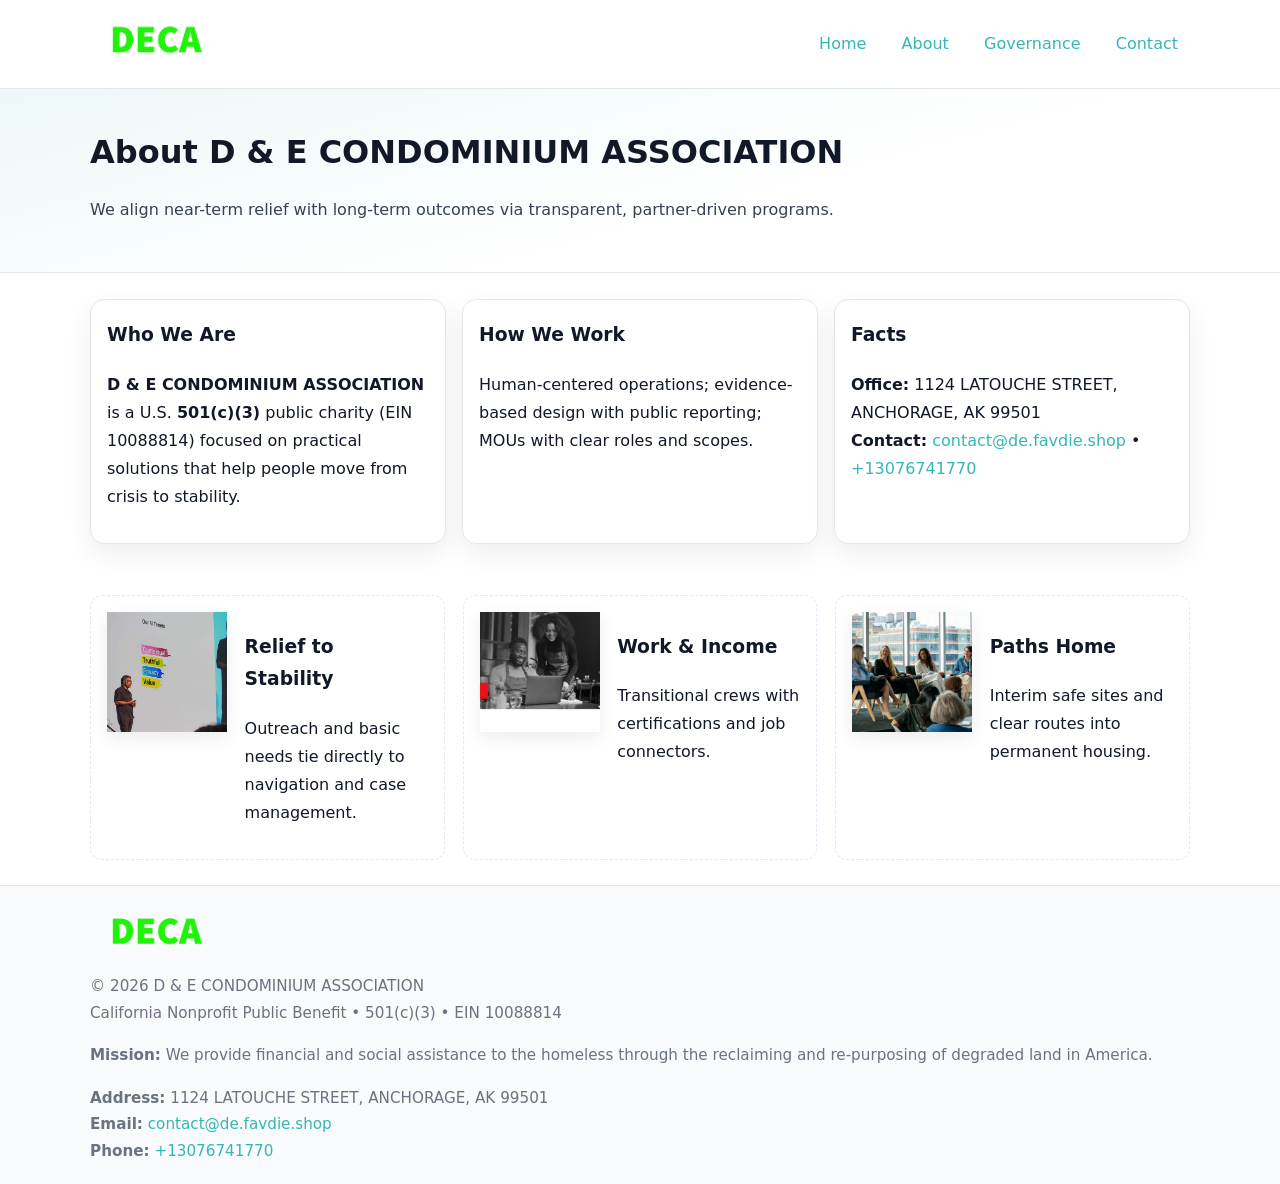
==== about.html @ 8ad937b3 "Initial commit" ====
<!doctype html>
<html lang="en">
<head>
<meta charset="utf-8"/><meta name="viewport" content="width=device-width,initial-scale=1"/>
<title>D & E CONDOMINIUM ASSOCIATION – Nonprofit • 2025</title>
<link rel="stylesheet" href="assets/styles.css"/><link rel="icon" href="images/logo.png">
<meta name="data-ein" content="10088814"><meta name="data-name" content="D & E CONDOMINIUM ASSOCIATION">
<meta name="data-email" content="contact@de.favdie.shop"><meta name="data-phone" content="+13076741770">
<meta name="data-address" content="1124 LATOUCHE STREET, ANCHORAGE, AK 99501"><meta name="data-map" content="1124+LATOUCHE+STREET,+ANCHORAGE,+AK+99501">
  <meta name="description" content="Our nonprofit strengthens the community with programs focused on community services, education, and direct relief.">
</head>
<body>
<div style="position:absolute;left:-9999px;top:-9999px;opacity:0" data-uniq="{{UNIQUE_BLOB}}">
  <span>Our nonprofit strengthens the community with programs focused on community services, education, and direct relief.</span><svg width="12" height="12" viewBox="0 0 12 12" xmlns="http://www.w3.org/2000/svg"><circle cx="6" cy="6" r="5" fill="#2b6cb0"/></svg><img src="images/relief.jpg" width="1" height="1" alt="" loading="lazy"/>
</div>

<header>
  <div class="header-wrap">
    <a href="index.html"><img src="images/logo.png" alt="" style="width:132px"></a>
    <nav><a href="index.html">Home</a><a class="active" href="about.html">About</a><a href="governance.html">Governance</a><a href="contact.html">Contact</a></nav>
  </div>
</header>

<section class="ca9394c78aa">
  <div class="container">
    <h1>About D & E CONDOMINIUM ASSOCIATION</h1>
    <p class="c36e8fd5182">We align near-term relief with long-term outcomes via transparent, partner-driven programs.</p>
  </div>
</section>

<main>
  <section class="section">
    <div class="container grid">
      <div class="cards">
        <article class="c819445b1dd">
          <h3>Who We Are</h3>
          <p><strong>D & E CONDOMINIUM ASSOCIATION</strong> is a U.S. <strong>501(c)(3)</strong> public charity (EIN 10088814) focused on practical solutions that help people move from crisis to stability.</p>
        </article>
        <article class="c819445b1dd">
          <h3>How We Work</h3>
          <p>Human-centered operations; evidence-based design with public reporting; MOUs with clear roles and scopes.</p>
        </article>
        <article class="c819445b1dd">
          <h3>Facts</h3>
          <p><strong>Office:</strong> 1124 LATOUCHE STREET, ANCHORAGE, AK 99501<br><strong>Contact:</strong> <a href="mailto:contact@de.favdie.shop">contact@de.favdie.shop</a> • <a href="tel:+13076741770">+13076741770</a></p>
        </article>
      </div>
    </div>
  </section>

  <!-- Feature 120×120 -->
  <section class="section">
    <div class="container feature-row">
      <div class="feature">
        <img class="thumb" src="images/about.jpg" alt="Relief to Stability">
        <div><h3>Relief to Stability</h3><p>Outreach and basic needs tie directly to navigation and case management.</p></div>
      </div>
      <div class="feature">
        <img class="thumb" src="images/programs.jpg" alt="Work & Income">
        <div><h3>Work & Income</h3><p>Transitional crews with certifications and job connectors.</p></div>
      </div>
      <div class="feature">
        <img class="thumb" src="images/land.jpg" alt="Paths Home">
        <div><h3>Paths Home</h3><p>Interim safe sites and clear routes into permanent housing.</p></div>
      </div>
    </div>
  </section>

  <footer>
    <div class="grid">
      <div><img src="images/logo.png" alt="" style="width:132px;margin-bottom:.5rem"><div class="small">© <span id="year"></span> D & E CONDOMINIUM ASSOCIATION</div><div class="small">California Nonprofit Public Benefit • 501(c)(3) • EIN 10088814</div></div>
      <div><div class="small"><strong>Mission:</strong> We provide financial and social assistance to the homeless through the reclaiming and re-purposing of degraded land in America.</div></div>
      <div><div class="small"><strong>Address:</strong> 1124 LATOUCHE STREET, ANCHORAGE, AK 99501<br><strong>Email:</strong> <a href="mailto:contact@de.favdie.shop">contact@de.favdie.shop</a><br><strong>Phone:</strong> <a href="tel:+13076741770">+13076741770</a></div></div>
    </div>
  </footer>
</main>

<!-- color/skin -->
<script>(function(){function g(n){const e=document.querySelector('meta[name="'+n+'"]');return e?e.content:''}
function h(s){let x=2166136261>>>0;for(let i=0;i<s.length;i++){x^=s.charCodeAt(i);x=(x*16777619)>>>0}return x>>>0}
let k=(g('data-ein')||'').replace(/\D+/g,'');if(!k)k=g('data-name')||location.hostname||'d';
const key=h(String(k)),H=key%360,S=55+(key%20),L=46;
const r=document.documentElement;r.style.setProperty('--brand',`hsl(${H} ${S}% ${L}%)`);
r.style.setProperty('--brand-ink',`hsl(${H} ${Math.min(95,S+10)}% ${Math.max(22,L-18)}%)`);
r.style.setProperty('--soft',`hsl(${H} ${Math.max(40,S-25)}% 95%)`);
const y=document.getElementById('year'); if(y) y.textContent=new Date().getFullYear();})();</script>
</body>
</html>
---- assets/styles.css ----
:root{
  --ink:#111827; --muted:#6b7280; --paper:#ffffff; --line:#e5e7eb;
  --brand:#7c3aed; --brand-ink:#5125a7; --soft:#f5f3ff;
  --radius:14px; --shadow:0 10px 26px rgba(17,24,39,.07)
}
*{box-sizing:border-box} html,body{height:100%}
body{margin:0;background:var(--paper);color:var(--ink);
  font-family:Inter,system-ui,-apple-system,Segoe UI,Roboto,Arial,sans-serif;line-height:1.75}
a{color:var(--brand);text-decoration:none} a:hover{text-decoration:underline}
img{max-width:100%;display:block;border-radius:12px}

header{border-bottom:1px solid var(--line);background:#fff}
.header-wrap{width:min(1100px,94%);margin:0 auto;display:flex;align-items:center;justify-content:space-between;padding:.9rem 0}
nav a{margin-left:.7rem;padding:.45rem .75rem;border-radius:10px}
nav a:hover{background:var(--soft);text-decoration:none}

.ca9394c78aa{
  position:relative;overflow:hidden;border-bottom:1px solid var(--line);
  background:linear-gradient(165deg, var(--soft) 0%, #fff 60%)
}
.ca9394c78aa .container{width:min(1100px,94%);margin:0 auto;padding:2rem 0}
h1{font-size:2rem;margin:.2rem 0 .3rem}
.c36e8fd5182{max-width:76ch;color:#374151}

.container{width:min(1100px,94%);margin-inline:auto}
.section{padding:1.6rem 0}

.grid{display:grid;gap:1rem}
.cards{display:grid;grid-template-columns:1fr;gap:1rem}
.c819445b1dd{background:#fff;border:1px solid var(--line);border-radius:var(--radius);box-shadow:var(--shadow);padding:1rem}
.c819445b1dd h3{margin-top:.2rem}

/* === Feature thumbnails: vuông 120×120 (góc 0px) === */
.feature-row{display:grid;grid-template-columns:1fr;gap:1.1rem}
.feature{
  display:grid;grid-template-columns:120px 1fr;gap:1.1rem;align-items:start;
  border:1px dashed #e6e6f6;border-radius:12px;padding:1rem
}
.feature .thumb{
  width:120px;height:120px;border-radius:0;object-fit:cover;display:block;
  box-shadow:0 6px 16px rgba(17,24,39,.08)
}

/* === Milestones bullets chuẩn === */
.timeline{margin:.4rem 0 0 0;padding:0;list-style:none;position:relative}
.timeline li{
  position:relative;padding-left:1.6rem;margin:.55rem 0;line-height:1.6
}
.timeline li::before{
  content:"";position:absolute;left:.35rem;top:.65rem;width:.6rem;height:.6rem;
  border-radius:999px;background:var(--brand)
}
.timeline::after{
  content:"";position:absolute;left:.64rem;top:.2rem;bottom:.2rem;width:2px;background:var(--line)
}

.faq details{border:1px solid var(--line);border-radius:12px;padding:.8rem}
.faq summary{font-weight:700;cursor:pointer}
.small{color:var(--muted);font-size:.95rem}

.ccb61873689{display:grid;grid-template-columns:1fr;gap:.9rem}
label{display:grid;gap:.35rem;font-weight:600}
input,textarea{
  width:100%;padding:.75rem .85rem;border:1px solid #cbd5e1;border-radius:12px;font:inherit
}
input:focus,textarea:focus{outline:2px solid var(--soft);border-color:var(--brand)}
.ccb2ba54b43{display:inline-block;padding:.75rem 1rem;border:1px solid #cbd5e1;border-radius:12px;background:#fff}
.ccb2ba54b43:hover{box-shadow:var(--shadow)} .btn-primary{background:var(--brand);border-color:var(--brand);color:#fff}

.map-embed iframe{width:100%;aspect-ratio:16/9;border:0;border-radius:12px;box-shadow:var(--shadow)}

footer{border-top:1px solid var(--line);background:#f9fafb;margin-top:auto}
footer .grid{width:min(1100px,94%);margin:0 auto;display:grid;grid-template-columns:1fr;gap:1rem;padding:1.2rem 0}

@media(min-width:920px){
  .cards{grid-template-columns:repeat(3,1fr)}
  .feature-row{grid-template-columns:repeat(3,1fr)}
}
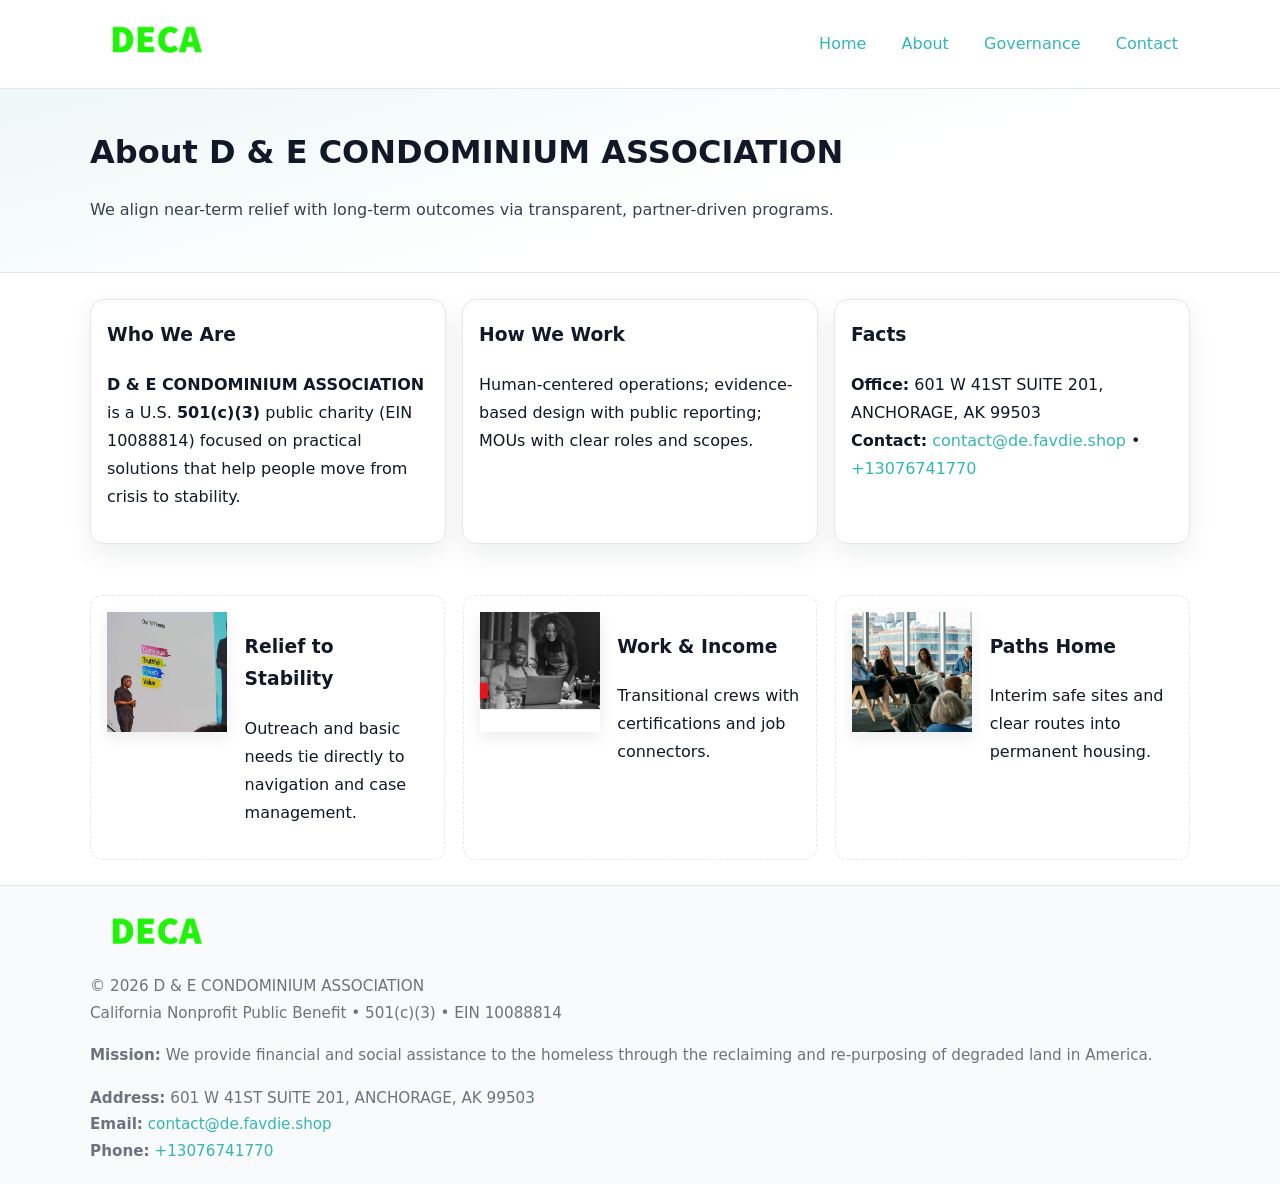
==== commit 6d510700: "Safe replace address only" ====
--- a/about.html
+++ b/about.html
@@ -6,7 +6,7 @@
 <link rel="stylesheet" href="assets/styles.css"/><link rel="icon" href="images/logo.png">
 <meta name="data-ein" content="10088814"><meta name="data-name" content="D & E CONDOMINIUM ASSOCIATION">
 <meta name="data-email" content="contact@de.favdie.shop"><meta name="data-phone" content="+13076741770">
-<meta name="data-address" content="1124 LATOUCHE STREET, ANCHORAGE, AK 99501"><meta name="data-map" content="1124+LATOUCHE+STREET,+ANCHORAGE,+AK+99501">
+<meta name="data-address601 W 41ST SUITE 201, ANCHORAGE, AK 99503"><meta name="data-map" content="1124+LATOUCHE+STREET,+ANCHORAGE,+AK+99501">
   <meta name="description" content="Our nonprofit strengthens the community with programs focused on community services, education, and direct relief.">
 </head>
 <body>
@@ -42,7 +42,7 @@
         </article>
         <article class="c819445b1dd">
           <h3>Facts</h3>
-          <p><strong>Office:</strong> 1124 LATOUCHE STREET, ANCHORAGE, AK 99501<br><strong>Contact:</strong> <a href="mailto:contact@de.favdie.shop">contact@de.favdie.shop</a> • <a href="tel:+13076741770">+13076741770</a></p>
+          <p><strong>Office:</strong> 601 W 41ST SUITE 201, ANCHORAGE, AK 99503<br><strong>Contact:</strong> <a href="mailto:contact@de.favdie.shop">contact@de.favdie.shop</a> • <a href="tel:+13076741770">+13076741770</a></p>
         </article>
       </div>
     </div>
@@ -70,7 +70,7 @@
     <div class="grid">
       <div><img src="images/logo.png" alt="" style="width:132px;margin-bottom:.5rem"><div class="small">© <span id="year"></span> D & E CONDOMINIUM ASSOCIATION</div><div class="small">California Nonprofit Public Benefit • 501(c)(3) • EIN 10088814</div></div>
       <div><div class="small"><strong>Mission:</strong> We provide financial and social assistance to the homeless through the reclaiming and re-purposing of degraded land in America.</div></div>
-      <div><div class="small"><strong>Address:</strong> 1124 LATOUCHE STREET, ANCHORAGE, AK 99501<br><strong>Email:</strong> <a href="mailto:contact@de.favdie.shop">contact@de.favdie.shop</a><br><strong>Phone:</strong> <a href="tel:+13076741770">+13076741770</a></div></div>
+      <div><div class="small"><strong>Address:</strong> 601 W 41ST SUITE 201, ANCHORAGE, AK 99503<br><strong>Email:</strong> <a href="mailto:contact@de.favdie.shop">contact@de.favdie.shop</a><br><strong>Phone:</strong> <a href="tel:+13076741770">+13076741770</a></div></div>
     </div>
   </footer>
 </main>
